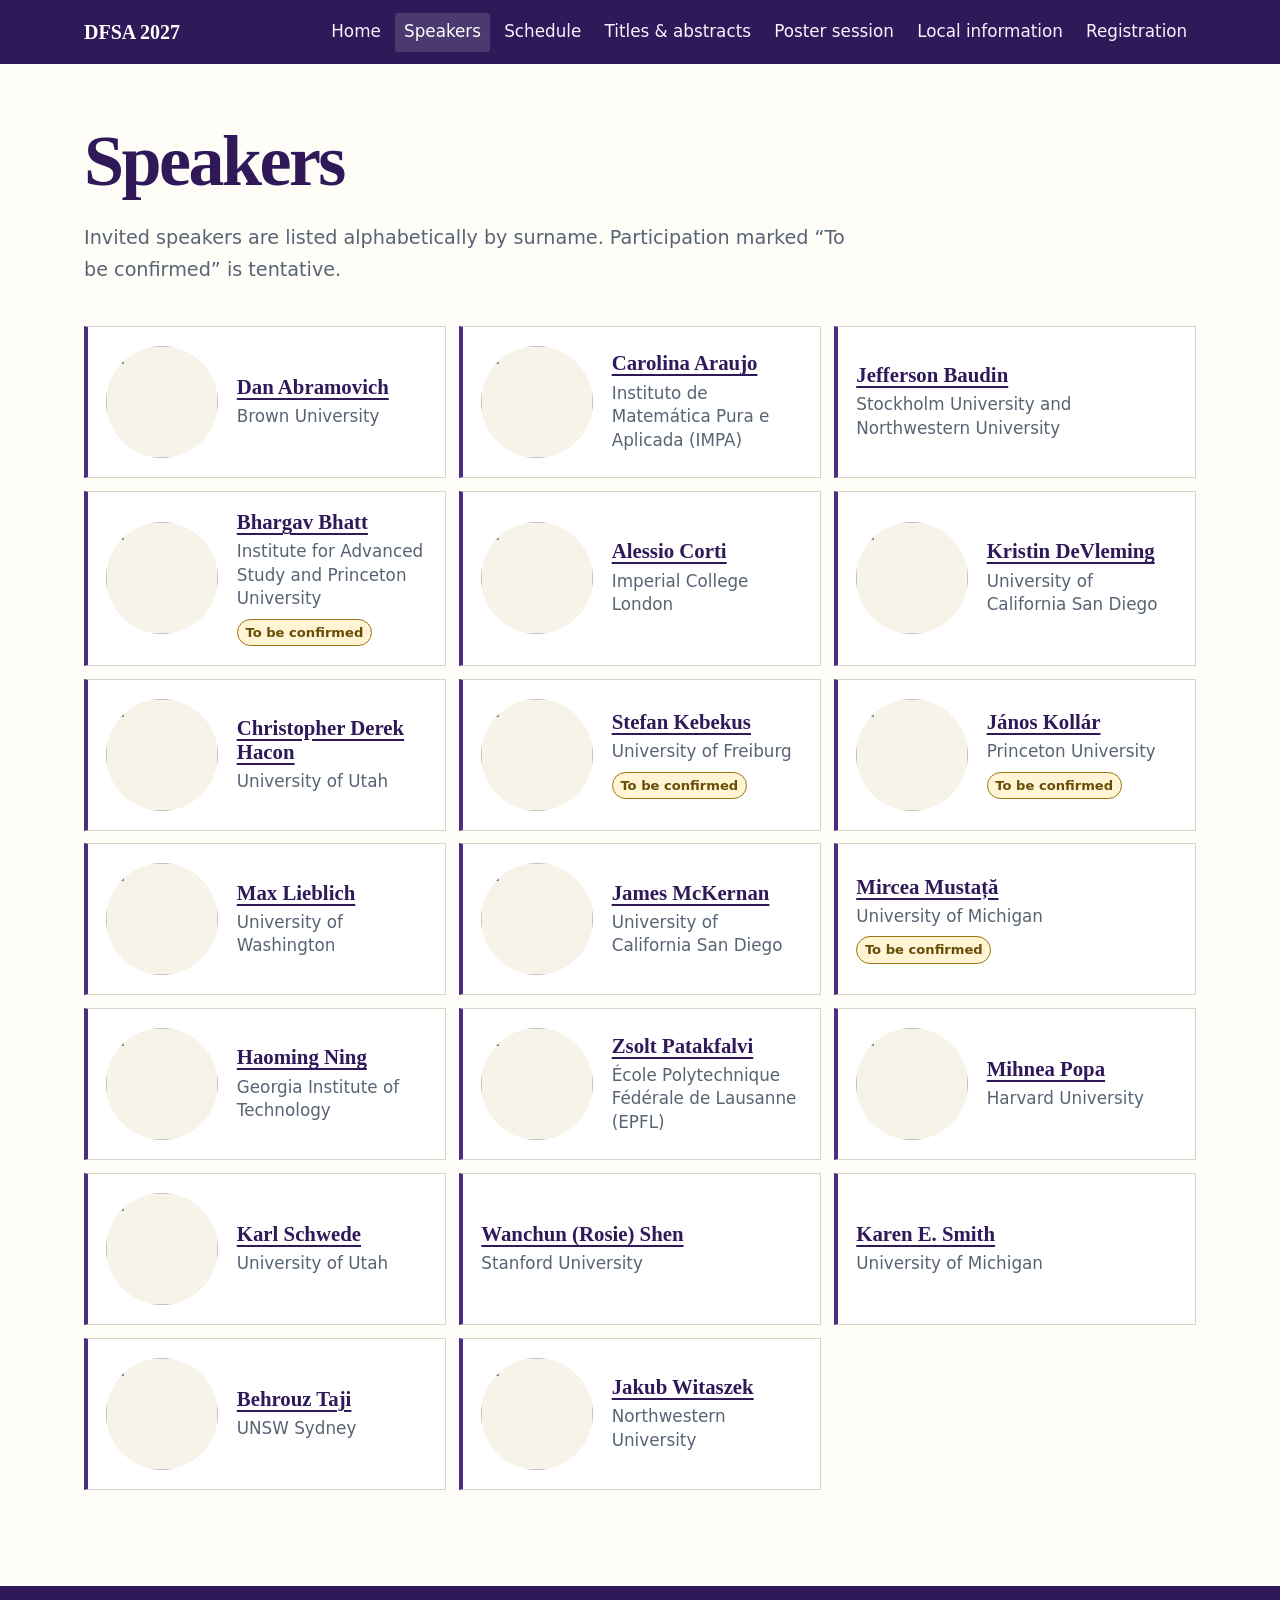
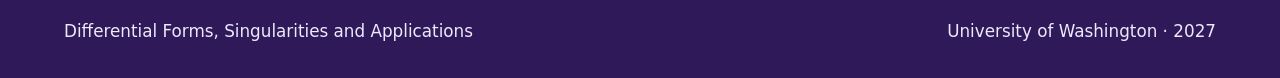
==== speakers.html @ 8a818d5d "Adding organizers" ====
<!doctype html>
<html lang="en">
<head><meta charset="utf-8"><meta name="viewport" content="width=device-width, initial-scale=1"><meta name="description" content="Invited speakers for Differential Forms, Singularities and Applications."><title>Speakers · DFSA 2027</title><link rel="stylesheet" href="styles.css"></head>
<body>
<a class="skip-link" href="#main">Skip to main content</a>
<header class="site-header"><div class="nav-wrap"><a class="site-mark" href="index.html" aria-label="Conference home">DFSA 2027</a><nav class="site-nav" aria-label="Main navigation"><a class="nav-link" href="index.html">Home</a><a class="nav-link" href="speakers.html" aria-current="page">Speakers</a><a class="nav-link" href="schedule.html">Schedule</a><a class="nav-link" href="abstracts.html">Titles &amp; abstracts</a><a class="nav-link" href="posters.html">Poster session</a><a class="nav-link" href="local.html">Local information</a><a class="nav-link" href="registration.html">Registration</a></nav></div></header>
<main id="main"><header class="page-intro"><h1>Speakers</h1><p>Invited speakers are listed alphabetically by surname. Participation marked “To be confirmed” is tentative.</p></header>
<ul class="speaker-list">
  <li class="speaker-card"><img class="speaker-photo" src="https://mathematics.brown.edu/sites/default/files/styles/square_med/public/images/Abramovich_4.jpg?h=adc5a605&amp;itok=ERXw9pY-" alt="" loading="lazy"><div><h2><a href="https://www.math.brown.edu/dabramov/">Dan Abramovich</a></h2><p class="affiliation">Brown University</p></div></li>
  <li class="speaker-card"><img class="speaker-photo" src="https://impa.br/wp-content/uploads/2025/02/Frame-3985-2-2.jpg" alt="" loading="lazy"><div><h2><a href="https://impa.br/pessoa/carolina-araujo/">Carolina Araujo</a></h2><p class="affiliation">Instituto de Matemática Pura e Aplicada (IMPA)</p></div></li>
  <li class="speaker-card"><div><h2><a href="https://sites.google.com/view/jeffersonbaudin/home">Jefferson Baudin</a></h2><p class="affiliation">Stockholm University and Northwestern University</p></div></li>
  <li class="speaker-card"><img class="speaker-photo" src="https://www.math.ias.edu/~bhatt/bbhatt.jpg" alt="" loading="lazy"><div><h2><a href="https://www.math.ias.edu/~bhatt/">Bhargav Bhatt</a></h2><p class="affiliation">Institute for Advanced Study and Princeton University</p><span class="status">To be confirmed</span></div></li>
  <li class="speaker-card"><img class="speaker-photo" src="https://profiles.imperial.ac.uk/a.corti/thumbnail" alt="" loading="lazy"><div><h2><a href="https://profiles.imperial.ac.uk/a.corti">Alessio Corti</a></h2><p class="affiliation">Imperial College London</p></div></li>
  <li class="speaker-card"><img class="speaker-photo" src="https://math.ucsd.edu/sites/math.ucsd.edu/files/2024-08/kristin-devleming.jpg" alt="" loading="lazy"><div><h2><a href="https://sites.google.com/ucsd.edu/kedevleming/home">Kristin DeVleming</a></h2><p class="affiliation">University of California San Diego</p></div></li>
  <li class="speaker-card"><img class="speaker-photo" src="https://www.math.utah.edu/_resources/images/people/all_faculty/ChrisHacon_2.1.jpg" alt="" loading="lazy"><div><h2><a href="https://www.math.utah.edu/~hacon/">Christopher Derek Hacon</a></h2><p class="affiliation">University of Utah</p></div></li>
  <li class="speaker-card"><img class="speaker-photo" src="https://uni-freiburg.de/reinemathematik/wp-content/uploads/sites/302/L1050838-x-web-1024x768-1.jpg" alt="" loading="lazy"><div><h2><a href="https://uni-freiburg.de/reinemathematik/prof-dr-stefan-kebekus/">Stefan Kebekus</a></h2><p class="affiliation">University of Freiburg</p><span class="status">To be confirmed</span></div></li>
  <li class="speaker-card"><img class="speaker-photo" src="https://www.math.princeton.edu/sites/default/files/styles/portrait/public/2017-10/Kollar%20web.jpg?itok=s5DFwR9t" alt="" loading="lazy"><div><h2><a href="https://web.math.princeton.edu/~kollar/">János Kollár</a></h2><p class="affiliation">Princeton University</p><span class="status">To be confirmed</span></div></li>
  <li class="speaker-card"><img class="speaker-photo" src="https://math.washington.edu/sites/math/files/styles/portrait/public/photos/24_max_lieblich.jpg?h=471aa047&amp;itok=jP3jjat8" alt="" loading="lazy"><div><h2><a href="https://max.lieblich.us/">Max Lieblich</a></h2><p class="affiliation">University of Washington</p></div></li>
  <li class="speaker-card"><img class="speaker-photo" src="https://today.ucsd.edu/news_uploads/2017_12_03_mckernan_breakthrough.jpg" alt="" loading="lazy"><div><h2><a href="https://mathweb.ucsd.edu/~jmckerna/">James McKernan</a></h2><p class="affiliation">University of California San Diego</p></div></li>
  <li class="speaker-card"><div><h2><a href="https://websites.umich.edu/~mmustata/">Mircea Mustață</a></h2><p class="affiliation">University of Michigan</p><span class="status">To be confirmed</span></div></li>
  <li class="speaker-card"><img class="speaker-photo" src="https://math.washington.edu/sites/math/files/styles/portrait/public/photos/img_8138.jpg?h=9fc416c3&amp;itok=cmA7x2x-" alt="" loading="lazy"><div><h2><a href="https://math.gatech.edu/people/haoming-ning">Haoming Ning</a></h2><p class="affiliation">Georgia Institute of Technology</p></div></li>
  <li class="speaker-card"><img class="speaker-photo" src="https://www.epfl.ch/labs/cag/wp-content/uploads/2018/08/portrait_300.jpg" alt="" loading="lazy"><div><h2><a href="https://www.epfl.ch/labs/cag/patakfalvi/">Zsolt Patakfalvi</a></h2><p class="affiliation">École Polytechnique Fédérale de Lausanne (EPFL)</p></div></li>
  <li class="speaker-card"><img class="speaker-photo" src="https://people.math.harvard.edu/~mpopa/Mihnea-WP.jpeg" alt="" loading="lazy"><div><h2><a href="https://people.math.harvard.edu/~mpopa/">Mihnea Popa</a></h2><p class="affiliation">Harvard University</p></div></li>
  <li class="speaker-card"><img class="speaker-photo speaker-photo-center" src="https://kschwede.github.io/KarlFace8-2010.jpg" alt="" loading="lazy"><div><h2><a href="https://kschwede.github.io/">Karl Schwede</a></h2><p class="affiliation">University of Utah</p></div></li>
  <li class="speaker-card"><div><h2><a href="https://sites.google.com/view/wanchun-shen">Wanchun (Rosie) Shen</a></h2><p class="affiliation">Stanford University</p></div></li>
  <li class="speaker-card"><div><h2><a href="https://sites.lsa.umich.edu/kesmith/">Karen E. Smith</a></h2><p class="affiliation">University of Michigan</p></div></li>
  <li class="speaker-card"><img class="speaker-photo" src="https://api.research.unsw.edu.au/sites/default/files/images/profile/me_12.jpg" alt="" loading="lazy"><div><h2><a href="https://www.unsw.edu.au/staff/behrouz-taji">Behrouz Taji</a></h2><p class="affiliation">UNSW Sydney</p></div></li>
  <li class="speaker-card"><img class="speaker-photo speaker-photo-center" src="https://web.math.princeton.edu/~jw0269/Jakub.jpg" alt="" loading="lazy"><div><h2><a href="https://sites.math.northwestern.edu/lro1793/">Jakub Witaszek</a></h2><p class="affiliation">Northwestern University</p></div></li>
</ul>
</main>
<footer class="site-footer"><div class="footer-inner"><p>Differential Forms, Singularities and Applications</p><p>University of Washington · 2027</p></div></footer>
</body></html>
---- styles.css ----
:root {
  --ink: #17233a;
  --muted: #586474;
  --cream: #f7f3e9;
  --paper: #fffdf8;
  --gold: #d9a928;
  --purple: #4b2e83;
  --purple-dark: #2f1959;
  --line: #d9d4c8;
  --max-width: 72rem;
}

* { box-sizing: border-box; }

html { scroll-behavior: smooth; }

body {
  margin: 0;
  color: var(--ink);
  background: var(--paper);
  font-family: Inter, ui-sans-serif, system-ui, -apple-system, BlinkMacSystemFont, "Segoe UI", sans-serif;
  font-size: 1.05rem;
  line-height: 1.65;
}

a { color: #3f2675; text-underline-offset: .18em; }
a:hover { text-decoration-thickness: .14em; }
:focus-visible { outline: .2rem solid var(--gold); outline-offset: .2rem; }

.skip-link {
  position: absolute;
  left: 1rem;
  top: -5rem;
  z-index: 10;
  padding: .7rem 1rem;
  color: white;
  background: var(--purple-dark);
}
.skip-link:focus { top: 1rem; }

.site-header { background: var(--purple-dark); color: white; }
.nav-wrap {
  max-width: var(--max-width);
  margin: auto;
  padding: .8rem 1.25rem;
  display: flex;
  align-items: center;
  justify-content: space-between;
  gap: 1.5rem;
}
.site-mark { color: white; font-family: Georgia, serif; font-size: 1.25rem; font-weight: 700; text-decoration: none; }
.site-nav { display: flex; flex-wrap: wrap; gap: .2rem .35rem; }
.nav-link { padding: .35rem .55rem; color: #f7f3ff; text-decoration: none; border-radius: .2rem; }
.nav-link:hover, .nav-link[aria-current="page"] { background: rgba(255,255,255,.14); color: white; }

.hero {
  position: relative;
  min-height: 34rem;
  display: grid;
  align-items: end;
  background: #20314b url("assets/seattle-skyline.jpg") center 47% / cover no-repeat;
}
.hero::before { content: ""; position: absolute; inset: 0; background: linear-gradient(90deg, rgba(20,10,43,.91) 0%, rgba(34,21,60,.69) 48%, rgba(20,25,36,.27) 100%); }
.hero-content { position: relative; width: 100%; min-width: 0; max-width: min(100%, var(--max-width)); margin: 0 auto; padding: 5rem 1.25rem 4.5rem; color: white; overflow-wrap: anywhere; }
.eyebrow { margin: 0 0 .5rem; color: #f6d978; font-weight: 750; letter-spacing: .09em; text-transform: uppercase; }
h1, h2, h3 { font-family: Georgia, "Times New Roman", serif; line-height: 1.15; }
h1 { max-width: 14ch; margin: 0; font-size: clamp(2.7rem, 7vw, 5.4rem); letter-spacing: -.035em; }
.hero-details { margin: 1.7rem 0 0; font-size: clamp(1.15rem, 2vw, 1.45rem); font-weight: 650; }
.hero-credit { position: absolute; right: 1rem; bottom: .6rem; color: rgba(255,255,255,.9); font-size: .76rem; }
.hero-credit a { color: inherit; }

main:not(.home-main) { max-width: var(--max-width); min-height: 65vh; margin: auto; padding: 3.5rem 1.25rem 5rem; }
.page-intro { max-width: 48rem; margin-bottom: 2.5rem; }
.page-intro h1 { max-width: none; color: var(--purple-dark); font-size: clamp(2.5rem, 6vw, 4.5rem); }
.page-intro p { font-size: 1.2rem; color: var(--muted); }

.home-section { max-width: var(--max-width); margin: auto; padding: 4.5rem 1.25rem; }
.home-section h2 { margin: 0 0 1rem; color: var(--purple-dark); font-size: clamp(2rem, 4vw, 3.1rem); }
.lead { max-width: 46rem; font-family: Georgia, serif; font-size: clamp(1.3rem, 2.5vw, 1.65rem); }
.facts { display: grid; grid-template-columns: repeat(3, 1fr); gap: 1rem; margin: 2.5rem 0 0; }
.fact { padding: 1.3rem; border-top: .3rem solid var(--gold); background: var(--cream); }
.fact strong { display: block; color: var(--purple-dark); font-family: Georgia, serif; font-size: 1.25rem; }
.organizers-section { padding-top: 0; }
.organizers-section h2 { margin-bottom: 1.25rem; }
.organizer-list { max-width: 46rem; margin: 0; padding-left: 1.4rem; }
.organizer-list li { margin: .55rem 0; padding-left: .25rem; }
.organizer-list span { color: var(--muted); }
.organizer-list span::before { content: " — "; }

.speaker-list { min-width: 0; display: grid; grid-template-columns: repeat(auto-fit, minmax(20rem, 1fr)); gap: .8rem; padding: 0; list-style: none; }
.speaker-card { min-width: 0; min-height: 9.5rem; padding: 1.15rem; border: 1px solid var(--line); border-left: .3rem solid var(--purple); background: white; display: flex; align-items: center; gap: 1.15rem; }
.speaker-card > div { min-width: 0; }
.speaker-card h2 { margin: 0; font-size: 1.3rem; }
.speaker-card h2 a { color: var(--purple-dark); overflow-wrap: anywhere; }
.speaker-photo { width: 7rem; height: 7rem; flex: 0 0 7rem; border-radius: 50%; object-fit: cover; object-position: center top; background: var(--cream); }
.speaker-photo-center { object-position: center; }
.affiliation { margin: .4rem 0 0; color: var(--muted); line-height: 1.4; overflow-wrap: anywhere; }
.status { display: inline-block; margin-top: .5rem; padding: .12rem .48rem; border: 1px solid #9b7410; border-radius: 1rem; color: #684d07; background: #fff5d4; font-size: .82rem; font-weight: 750; }

.table-scroll { overflow-x: auto; border: 1px solid var(--line); }
table { width: 100%; min-width: 44rem; border-collapse: collapse; background: white; }
caption { padding: .85rem; text-align: left; color: var(--muted); font-size: .92rem; }
th, td { padding: .85rem 1rem; border: 1px solid var(--line); text-align: left; vertical-align: top; }
thead th { color: white; background: var(--purple-dark); }
tbody th { width: 8.5rem; color: var(--purple-dark); background: var(--cream); }
.unassigned { color: var(--muted); font-style: italic; }

.abstracts { display: grid; gap: 1rem; }
.abstract-entry { padding: 1.25rem 1.4rem 1.5rem; border: 1px solid var(--line); background: white; }
.abstract-entry h2 { margin: 0 0 1rem; color: var(--purple-dark); font-size: 1.45rem; }
.blank-field { min-height: 2rem; margin: .8rem 0 0; padding-bottom: .35rem; border-bottom: 1px solid var(--line); }
.blank-field strong { display: inline-block; min-width: 5rem; }
.empty-state { max-width: 42rem; padding: 2rem; border-left: .35rem solid var(--gold); background: var(--cream); }
.info-section { max-width: 46rem; margin-top: 2.5rem; padding-top: .5rem; border-top: .25rem solid var(--gold); }
.info-section h2 { color: var(--purple-dark); font-size: 1.8rem; }
.notice { padding: .9rem 1rem; border-left: .3rem solid var(--gold); background: var(--cream); }

.site-footer { padding: 2rem 1.25rem; color: #eee8fa; background: var(--purple-dark); }
.footer-inner { max-width: var(--max-width); margin: auto; display: flex; justify-content: space-between; gap: 1rem; flex-wrap: wrap; }
.site-footer p { margin: 0; }
.site-footer a { color: white; }

@media (max-width: 48rem) {
  .nav-wrap { align-items: flex-start; flex-direction: column; gap: .55rem; }
  .site-nav { margin-left: -.55rem; }
  .hero { min-height: 30rem; }
  .facts { grid-template-columns: 1fr; }
  .speaker-list { grid-template-columns: 1fr; }
}

@media (prefers-reduced-motion: reduce) { html { scroll-behavior: auto; } }
@media print { .site-nav, .skip-link { display: none; } .site-header { color: black; background: white; } .site-mark { color: black; } }
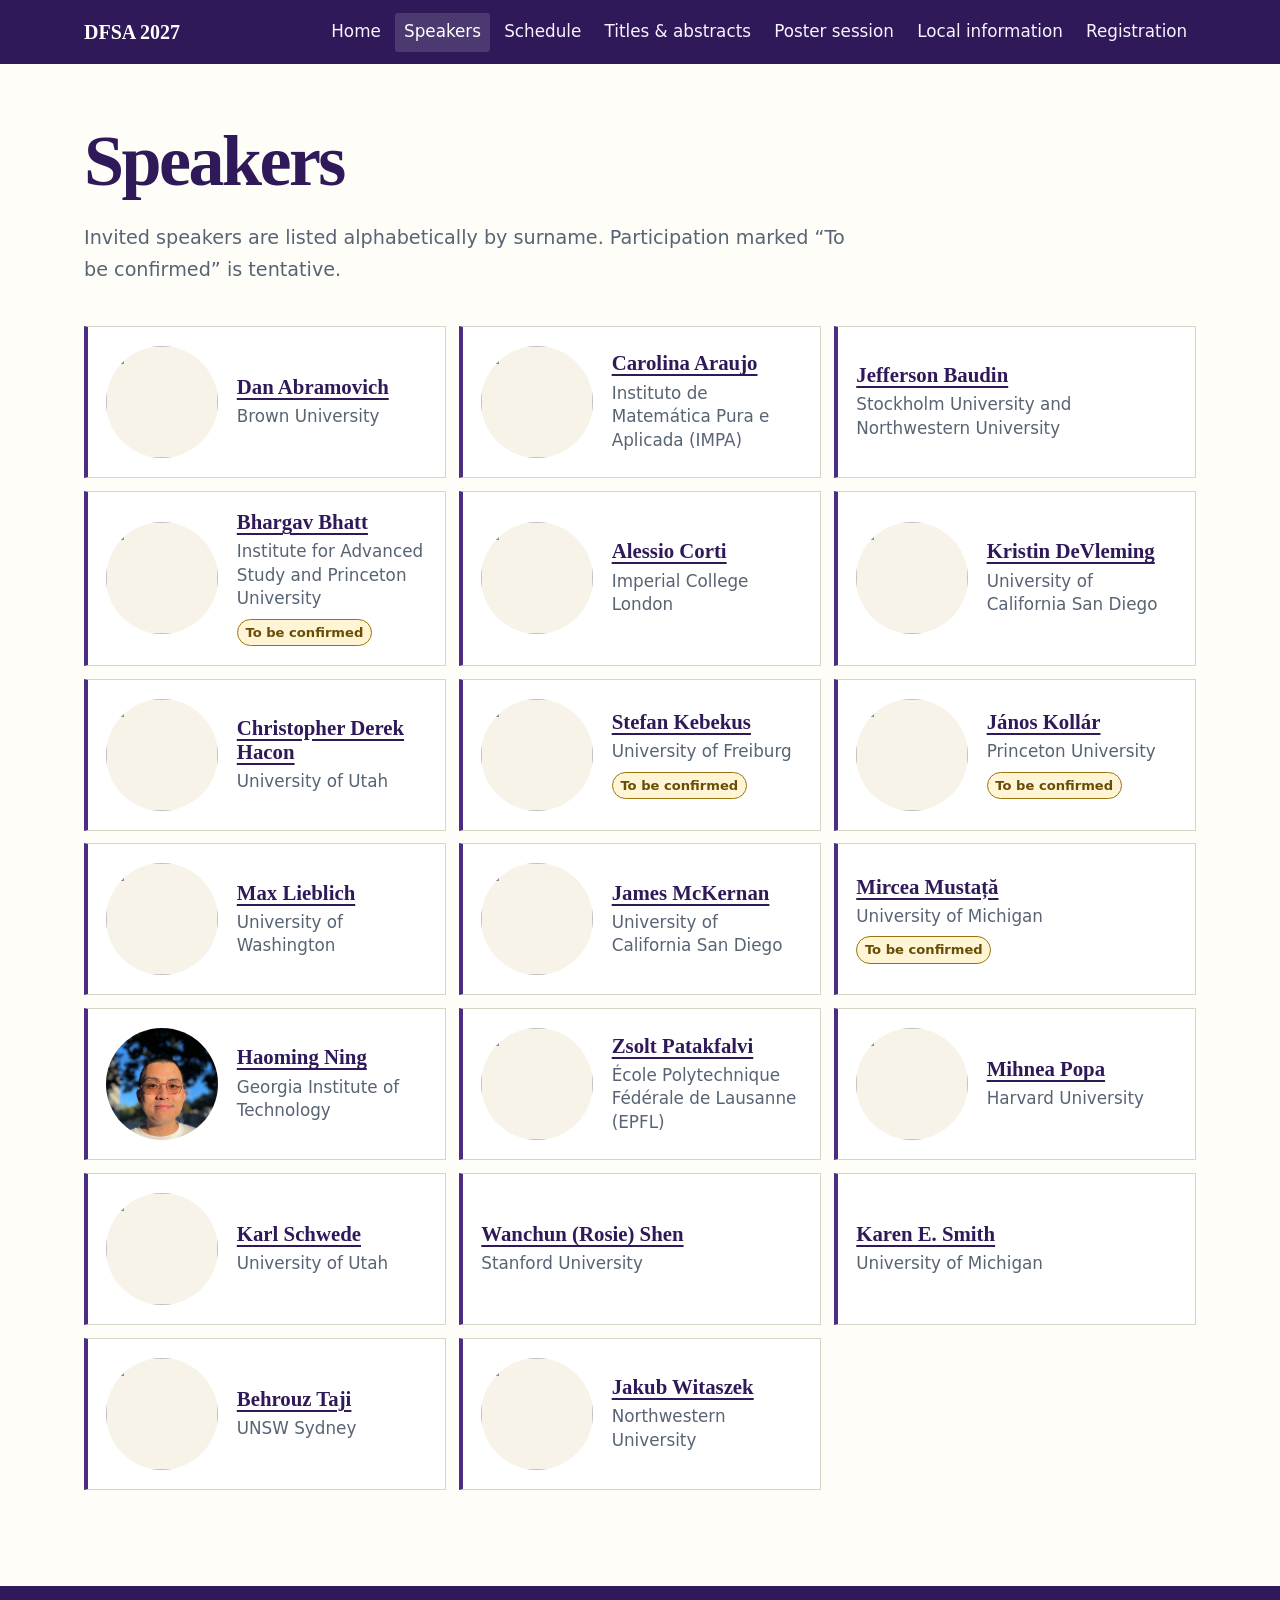
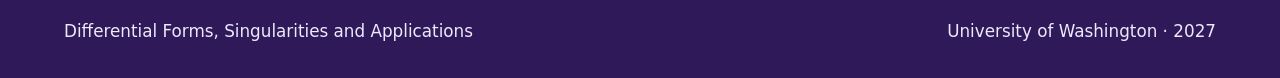
==== commit b9fddb53: "updated haoming's picture" ====
--- a/speakers.html
+++ b/speakers.html
@@ -18,7 +18,7 @@
   <li class="speaker-card"><img class="speaker-photo" src="https://math.washington.edu/sites/math/files/styles/portrait/public/photos/24_max_lieblich.jpg?h=471aa047&amp;itok=jP3jjat8" alt="" loading="lazy"><div><h2><a href="https://max.lieblich.us/">Max Lieblich</a></h2><p class="affiliation">University of Washington</p></div></li>
   <li class="speaker-card"><img class="speaker-photo" src="https://today.ucsd.edu/news_uploads/2017_12_03_mckernan_breakthrough.jpg" alt="" loading="lazy"><div><h2><a href="https://mathweb.ucsd.edu/~jmckerna/">James McKernan</a></h2><p class="affiliation">University of California San Diego</p></div></li>
   <li class="speaker-card"><div><h2><a href="https://websites.umich.edu/~mmustata/">Mircea Mustață</a></h2><p class="affiliation">University of Michigan</p><span class="status">To be confirmed</span></div></li>
-  <li class="speaker-card"><img class="speaker-photo" src="https://math.washington.edu/sites/math/files/styles/portrait/public/photos/img_8138.jpg?h=9fc416c3&amp;itok=cmA7x2x-" alt="" loading="lazy"><div><h2><a href="https://math.gatech.edu/people/haoming-ning">Haoming Ning</a></h2><p class="affiliation">Georgia Institute of Technology</p></div></li>
+  <li class="speaker-card"><img class="speaker-photo" src="assets/HaomingNingPhoto.png" alt="" loading="lazy"><div><h2><a href="https://math.gatech.edu/people/haoming-ning">Haoming Ning</a></h2><p class="affiliation">Georgia Institute of Technology</p></div></li>
   <li class="speaker-card"><img class="speaker-photo" src="https://www.epfl.ch/labs/cag/wp-content/uploads/2018/08/portrait_300.jpg" alt="" loading="lazy"><div><h2><a href="https://www.epfl.ch/labs/cag/patakfalvi/">Zsolt Patakfalvi</a></h2><p class="affiliation">École Polytechnique Fédérale de Lausanne (EPFL)</p></div></li>
   <li class="speaker-card"><img class="speaker-photo" src="https://people.math.harvard.edu/~mpopa/Mihnea-WP.jpeg" alt="" loading="lazy"><div><h2><a href="https://people.math.harvard.edu/~mpopa/">Mihnea Popa</a></h2><p class="affiliation">Harvard University</p></div></li>
   <li class="speaker-card"><img class="speaker-photo speaker-photo-center" src="https://kschwede.github.io/KarlFace8-2010.jpg" alt="" loading="lazy"><div><h2><a href="https://kschwede.github.io/">Karl Schwede</a></h2><p class="affiliation">University of Utah</p></div></li>
--- a/styles.css
+++ b/styles.css
@@ -55,19 +55,22 @@
 
 .hero {
   position: relative;
+  isolation: isolate;
+  overflow: hidden;
   min-height: 34rem;
   display: grid;
-  align-items: end;
-  background: #20314b url("assets/seattle-skyline.jpg") center 47% / cover no-repeat;
+  grid-template-columns: minmax(0, 1.2fr) minmax(0, 1fr);
+  align-items: center;
+  background: var(--purple-dark);
+  border-bottom: .25rem solid var(--gold);
 }
-.hero::before { content: ""; position: absolute; inset: 0; background: linear-gradient(90deg, rgba(20,10,43,.91) 0%, rgba(34,21,60,.69) 48%, rgba(20,25,36,.27) 100%); }
-.hero-content { position: relative; width: 100%; min-width: 0; max-width: min(100%, var(--max-width)); margin: 0 auto; padding: 5rem 1.25rem 4.5rem; color: white; overflow-wrap: anywhere; }
+.hero-photo { position: absolute; right: -4%; width: 72%; height: 100%; object-fit: cover; object-position: 60% 20%; z-index: -2; }
+.hero::after { content: ""; position: absolute; inset: 0; z-index: -1; background: linear-gradient(90deg, #2f1959 0%, #2f1959 28%, rgba(47,25,89,.96) 38%, rgba(47,25,89,.78) 48%, rgba(47,25,89,.18) 65%, transparent 82%); pointer-events: none; }
+.hero-content { position: relative; grid-column: 1; width: 100%; min-width: 0; padding: 4rem 2rem 4rem max(1.25rem, calc((100vw - var(--max-width)) / 2 + 1.25rem)); color: white; overflow-wrap: anywhere; }
 .eyebrow { margin: 0 0 .5rem; color: #f6d978; font-weight: 750; letter-spacing: .09em; text-transform: uppercase; }
 h1, h2, h3 { font-family: Georgia, "Times New Roman", serif; line-height: 1.15; }
 h1 { max-width: 14ch; margin: 0; font-size: clamp(2.7rem, 7vw, 5.4rem); letter-spacing: -.035em; }
 .hero-details { margin: 1.7rem 0 0; font-size: clamp(1.15rem, 2vw, 1.45rem); font-weight: 650; }
-.hero-credit { position: absolute; right: 1rem; bottom: .6rem; color: rgba(255,255,255,.9); font-size: .76rem; }
-.hero-credit a { color: inherit; }
 
 main:not(.home-main) { max-width: var(--max-width); min-height: 65vh; margin: auto; padding: 3.5rem 1.25rem 5rem; }
 .page-intro { max-width: 48rem; margin-bottom: 2.5rem; }
@@ -123,7 +126,11 @@
 @media (max-width: 48rem) {
   .nav-wrap { align-items: flex-start; flex-direction: column; gap: .55rem; }
   .site-nav { margin-left: -.55rem; }
-  .hero { min-height: 30rem; }
+  .hero { min-height: 0; grid-template-columns: 1fr; }
+  .hero-photo { position: static; width: 100%; height: clamp(18rem, 65vw, 30rem); object-position: 60% 20%; }
+  .hero::after { display: none; }
+  .hero-content { padding: 1.5rem 1.25rem 2.5rem; }
+  .hero-content::before { content: ""; position: absolute; left: 0; right: 0; top: -5rem; height: 5rem; background: linear-gradient(transparent, var(--purple-dark)); pointer-events: none; }
   .facts { grid-template-columns: 1fr; }
   .speaker-list { grid-template-columns: 1fr; }
 }
